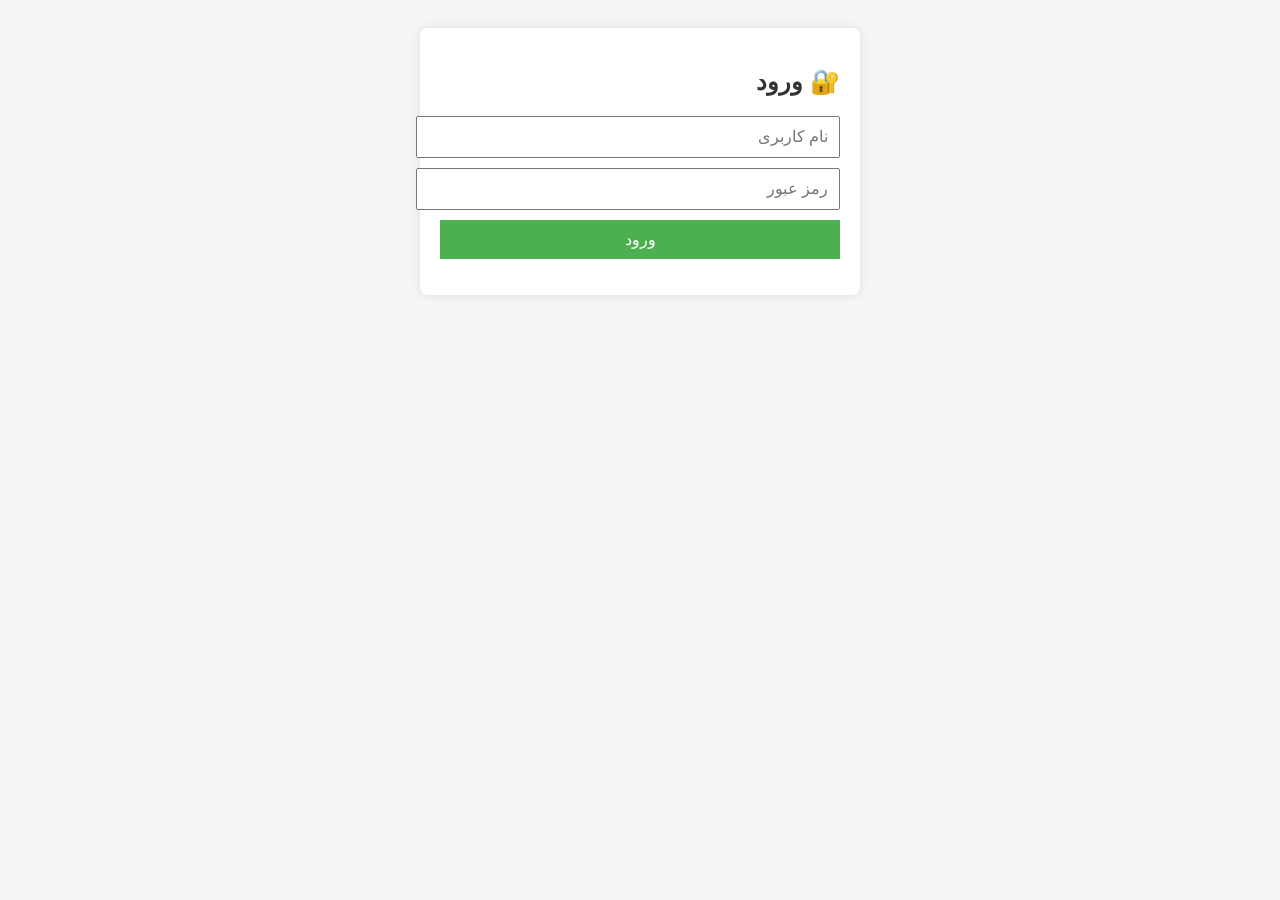
==== frontend/login.html @ bfc231d4 "make fron seperate for all" ====
<!DOCTYPE html>
<html lang="fa">
<head>
<meta charset="UTF-8">
<title>ورود</title>
<style>
  body { font-family: Arial; padding: 20px; direction: rtl; background: #f5f5f5; }
  h2 { color: #333; }
  input, button { display: block; width: 100%; padding: 10px; margin: 10px 0; font-size: 16px; }
  button { background: #4CAF50; color: white; border: none; cursor: pointer; }
  button:hover { background: #45a049; }
  #msg { color: red; font-weight: bold; }
  .container { max-width: 400px; margin: auto; background: white; padding: 20px; border-radius: 8px; box-shadow: 0 0 10px rgba(0,0,0,0.1); }
</style>
</head>
<body>

<div class="container">
<h2>🔐 ورود</h2>

<input id="username" placeholder="نام کاربری">
<input id="password" type="password" placeholder="رمز عبور">
<button onclick="login()">ورود</button>

<p id="msg"></p>
</div>

<script src="./common.js"></script>
<script>
async function login() {
  const u = document.getElementById("username").value;
  const p = document.getElementById("password").value;
  const msg = document.getElementById("msg");
  msg.innerText = "";

  try {
    const res = await fetch(API_URL + "/auth/login", {
      method: "POST",
      headers: {"Content-Type": "application/x-www-form-urlencoded"},
      body: new URLSearchParams({username: u, password: p})
    });
    const data = await res.json();
    if (!res.ok) { msg.innerText = data.detail || "ناموفق"; return; }
    localStorage.setItem("token", data.access_token);
    const payload = JSON.parse(atob(data.access_token.split('.')[1]));
    window.location.href = payload.role === "admin" ? "admin.html" : "user.html";
  } catch(err) {
    msg.innerText = "Backend در دسترس نیست";
  }
}
</script>
</body>
</html>
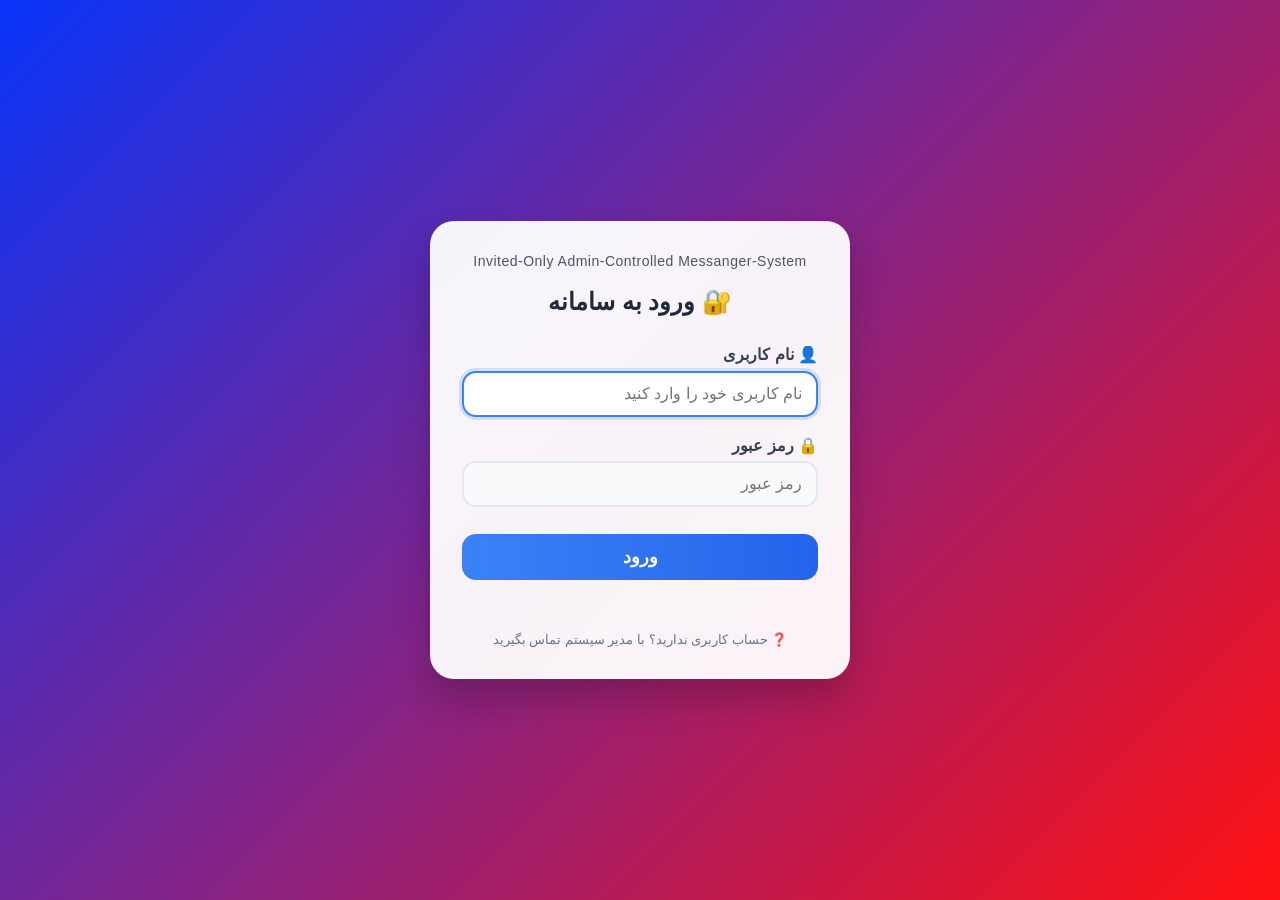
==== commit 9a81f99c: "better HCI with webapp, and  fix problem" ====
--- a/frontend/login.html
+++ b/frontend/login.html
@@ -2,52 +2,195 @@
 <html lang="fa">
 <head>
 <meta charset="UTF-8">
-<title>ورود</title>
+<meta name="viewport" content="width=device-width, initial-scale=1.0">
+<title>Invited-Only Admin-Controlled       Messanger-System</title>
 <style>
-  body { font-family: Arial; padding: 20px; direction: rtl; background: #f5f5f5; }
-  h2 { color: #333; }
-  input, button { display: block; width: 100%; padding: 10px; margin: 10px 0; font-size: 16px; }
-  button { background: #4CAF50; color: white; border: none; cursor: pointer; }
-  button:hover { background: #45a049; }
-  #msg { color: red; font-weight: bold; }
-  .container { max-width: 400px; margin: auto; background: white; padding: 20px; border-radius: 8px; box-shadow: 0 0 10px rgba(0,0,0,0.1); }
+  * { box-sizing: border-box; }
+  body {
+    font-family: 'Segoe UI', Tahoma, sans-serif;
+    background: linear-gradient(135deg, #0935f9 0%, #ff1111  100%);
+    margin: 0;
+    min-height: 100vh;
+    display: flex;
+    justify-content: center;
+    align-items: center;
+    direction: rtl;
+  }
+  .container {
+    background: rgba(255, 255, 255, 0.95);
+    padding: 2rem;
+    border-radius: 24px;
+    box-shadow: 0 20px 35px rgba(0,0,0,0.2);
+    width: 90%;
+    max-width: 420px;
+    transition: transform 0.3s;
+    backdrop-filter: blur(2px);
+  }
+  .system-title {
+    text-align: center;
+    font-size: 14px;
+    color: #4b5563;
+    margin-bottom: 0.5rem;
+    letter-spacing: 0.5px;
+    font-weight: 500;
+  }
+  h2 {
+    text-align: center;
+    color: #1e293b;
+    margin-bottom: 1.8rem;
+    font-weight: 600;
+  }
+  .input-group {
+    margin-bottom: 1.2rem;
+  }
+  label {
+    display: block;
+    margin-bottom: 0.4rem;
+    font-weight: 600;
+    color: #334155;
+  }
+  input {
+    width: 100%;
+    padding: 12px 14px;
+    border: 2px solid #e2e8f0;
+    border-radius: 14px;
+    font-size: 16px;
+    transition: all 0.3s;
+    background: #f8fafc;
+  }
+  input:focus {
+    outline: none;
+    border-color: #3b82f6;
+    box-shadow: 0 0 0 3px rgba(59,130,246,0.2);
+    background: white;
+  }
+  button {
+    width: 100%;
+    padding: 12px;
+    background: linear-gradient(90deg, #3b82f6, #2563eb);
+    color: white;
+    border: none;
+    border-radius: 14px;
+    font-size: 18px;
+    font-weight: bold;
+    cursor: pointer;
+    transition: all 0.2s;
+    margin-top: 0.5rem;
+  }
+  button:hover {
+    transform: translateY(-2px);
+    box-shadow: 0 8px 20px rgba(37,99,235,0.3);
+  }
+  button:active {
+    transform: scale(0.98);
+  }
+  button:disabled {
+    background: #94a3b8;
+    transform: none;
+    cursor: not-allowed;
+  }
+  #msg {
+    margin-top: 1rem;
+    padding: 10px;
+    border-radius: 12px;
+    text-align: center;
+    font-weight: 500;
+  }
+  .error {
+    background: #fee2e2;
+    color: #dc2626;
+    border-right: 4px solid #dc2626;
+  }
+  .help-text {
+    font-size: 13px;
+    color: #64748b;
+    margin-top: 1rem;
+    text-align: center;
+  }
 </style>
 </head>
 <body>
-
 <div class="container">
-<h2>🔐 ورود</h2>
-
-<input id="username" placeholder="نام کاربری">
-<input id="password" type="password" placeholder="رمز عبور">
-<button onclick="login()">ورود</button>
-
-<p id="msg"></p>
+  <div class="system-title"> Invited-Only Admin-Controlled Messanger-System</div>
+  <h2>🔐 ورود به سامانه</h2>
+  <div class="input-group">
+    <label>👤 نام کاربری</label>
+    <input type="text" id="username" placeholder="نام کاربری خود را وارد کنید" autofocus>
+  </div>
+  <div class="input-group">
+    <label>🔒 رمز عبور</label>
+    <input type="password" id="password" placeholder="رمز عبور">
+  </div>
+  <button id="loginBtn">ورود</button>
+  <div id="msg"></div>
+  <div class="help-text">
+    ❓ حساب کاربری ندارید؟ با مدیر سیستم تماس بگیرید
+  </div>
 </div>
 
 <script src="./common.js"></script>
 <script>
-async function login() {
-  const u = document.getElementById("username").value;
-  const p = document.getElementById("password").value;
-  const msg = document.getElementById("msg");
-  msg.innerText = "";
+  const usernameInput = document.getElementById('username');
+  const passwordInput = document.getElementById('password');
+  const loginBtn = document.getElementById('loginBtn');
+  const msgDiv = document.getElementById('msg');
 
-  try {
-    const res = await fetch(API_URL + "/auth/login", {
-      method: "POST",
-      headers: {"Content-Type": "application/x-www-form-urlencoded"},
-      body: new URLSearchParams({username: u, password: p})
-    });
-    const data = await res.json();
-    if (!res.ok) { msg.innerText = data.detail || "ناموفق"; return; }
-    localStorage.setItem("token", data.access_token);
-    const payload = JSON.parse(atob(data.access_token.split('.')[1]));
-    window.location.href = payload.role === "admin" ? "admin.html" : "user.html";
-  } catch(err) {
-    msg.innerText = "Backend در دسترس نیست";
+  let isLoading = false;
+
+  async function login() {
+    if (isLoading) return;
+    
+    const username = usernameInput.value.trim();
+    const password = passwordInput.value.trim();
+
+    if (!username || !password) {
+      showMessage('لطفاً نام کاربری و رمز عبور را وارد کنید', 'error');
+      return;
+    }
+
+    isLoading = true;
+    loginBtn.disabled = true;
+    loginBtn.textContent = 'در حال ورود...';
+    showMessage('', '');
+
+    try {
+      const res = await fetch(API_URL + "/auth/login", {
+        method: "POST",
+        headers: { "Content-Type": "application/x-www-form-urlencoded" },
+        body: new URLSearchParams({ username, password })
+      });
+      const data = await res.json();
+      
+      if (!res.ok) {
+        showMessage(data.detail || 'نام کاربری یا رمز عبور اشتباه است', 'error');
+        passwordInput.value = '';
+        passwordInput.focus();
+        return;
+      }
+      
+      localStorage.setItem("token", data.access_token);
+      const payload = JSON.parse(atob(data.access_token.split('.')[1]));
+      window.location.href = payload.role === "admin" ? "admin.html" : "user.html";
+      
+    } catch(err) {
+      showMessage("❌ سرور در دسترس نیست. لطفاً بعداً تلاش کنید", 'error');
+    } finally {
+      isLoading = false;
+      loginBtn.disabled = false;
+      loginBtn.textContent = 'ورود';
+    }
   }
-}
+
+  function showMessage(text, type) {
+    msgDiv.textContent = text;
+    msgDiv.className = type === 'error' ? 'error' : '';
+    if (!text) msgDiv.className = '';
+  }
+
+  const handleEnter = (e) => { if(e.key === 'Enter') login(); };
+  usernameInput.addEventListener('keypress', handleEnter);
+  passwordInput.addEventListener('keypress', handleEnter);
+  loginBtn.addEventListener('click', login);
 </script>
 </body>
-</html>
+</html>
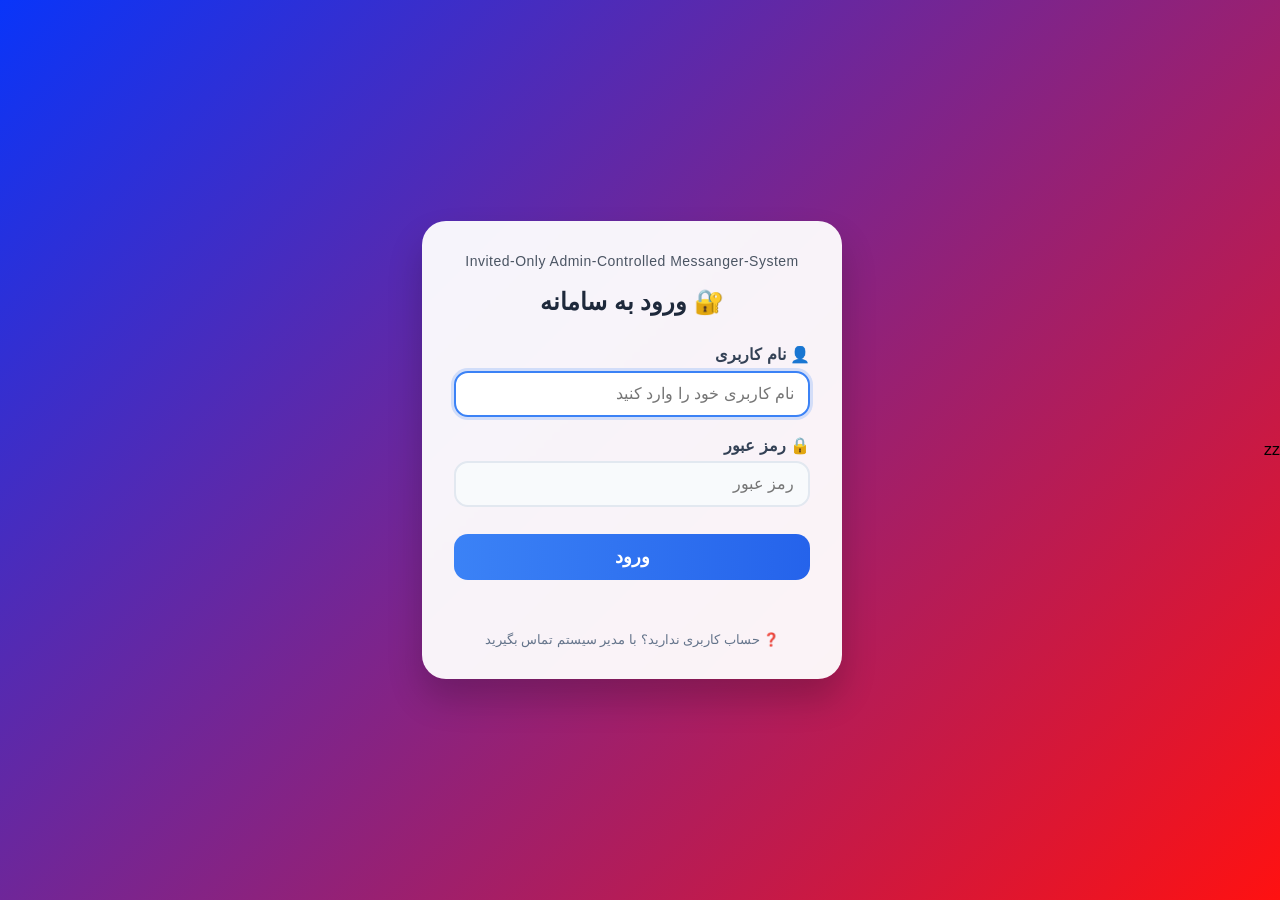
==== commit 4242c18c: "add css for  style" ====
--- a/frontend/login.html
+++ b/frontend/login.html
@@ -1,113 +1,11 @@
 <!DOCTYPE html>
 <html lang="fa">
 <head>
+<link rel="stylesheet" href="style.css">
 <meta charset="UTF-8">
-<meta name="viewport" content="width=device-width, initial-scale=1.0">
+<meta name="viewport" content="width=device-width, initial-scale=1.0">zz
 <title>Invited-Only Admin-Controlled       Messanger-System</title>
-<style>
-  * { box-sizing: border-box; }
-  body {
-    font-family: 'Segoe UI', Tahoma, sans-serif;
-    background: linear-gradient(135deg, #0935f9 0%, #ff1111  100%);
-    margin: 0;
-    min-height: 100vh;
-    display: flex;
-    justify-content: center;
-    align-items: center;
-    direction: rtl;
-  }
-  .container {
-    background: rgba(255, 255, 255, 0.95);
-    padding: 2rem;
-    border-radius: 24px;
-    box-shadow: 0 20px 35px rgba(0,0,0,0.2);
-    width: 90%;
-    max-width: 420px;
-    transition: transform 0.3s;
-    backdrop-filter: blur(2px);
-  }
-  .system-title {
-    text-align: center;
-    font-size: 14px;
-    color: #4b5563;
-    margin-bottom: 0.5rem;
-    letter-spacing: 0.5px;
-    font-weight: 500;
-  }
-  h2 {
-    text-align: center;
-    color: #1e293b;
-    margin-bottom: 1.8rem;
-    font-weight: 600;
-  }
-  .input-group {
-    margin-bottom: 1.2rem;
-  }
-  label {
-    display: block;
-    margin-bottom: 0.4rem;
-    font-weight: 600;
-    color: #334155;
-  }
-  input {
-    width: 100%;
-    padding: 12px 14px;
-    border: 2px solid #e2e8f0;
-    border-radius: 14px;
-    font-size: 16px;
-    transition: all 0.3s;
-    background: #f8fafc;
-  }
-  input:focus {
-    outline: none;
-    border-color: #3b82f6;
-    box-shadow: 0 0 0 3px rgba(59,130,246,0.2);
-    background: white;
-  }
-  button {
-    width: 100%;
-    padding: 12px;
-    background: linear-gradient(90deg, #3b82f6, #2563eb);
-    color: white;
-    border: none;
-    border-radius: 14px;
-    font-size: 18px;
-    font-weight: bold;
-    cursor: pointer;
-    transition: all 0.2s;
-    margin-top: 0.5rem;
-  }
-  button:hover {
-    transform: translateY(-2px);
-    box-shadow: 0 8px 20px rgba(37,99,235,0.3);
-  }
-  button:active {
-    transform: scale(0.98);
-  }
-  button:disabled {
-    background: #94a3b8;
-    transform: none;
-    cursor: not-allowed;
-  }
-  #msg {
-    margin-top: 1rem;
-    padding: 10px;
-    border-radius: 12px;
-    text-align: center;
-    font-weight: 500;
-  }
-  .error {
-    background: #fee2e2;
-    color: #dc2626;
-    border-right: 4px solid #dc2626;
-  }
-  .help-text {
-    font-size: 13px;
-    color: #64748b;
-    margin-top: 1rem;
-    text-align: center;
-  }
-</style>
+
 </head>
 <body>
 <div class="container">
--- a/frontend/style.css
+++ b/frontend/style.css
@@ -0,0 +1,547 @@
+/* ========== styles.css ========== */
+
+* {
+  box-sizing: border-box;
+}
+body {
+  font-family: 'Segoe UI', Tahoma, sans-serif;
+  margin: 0;
+  direction: rtl;
+}
+.container {
+  max-width: 1400px;
+  margin: 0 auto;
+}
+button {
+  cursor: pointer;
+  transition: all 0.2s;
+}
+button:active {
+  transform: scale(0.98);
+}
+button:disabled {
+  cursor: not-allowed;
+}
+.loading {
+  text-align: center;
+  padding: 20px;
+  color: #666;
+}
+.empty-state {
+  text-align: center;
+  padding: 40px;
+  color: #999;
+}
+
+.login-page {
+  background: linear-gradient(135deg, #0935f9 0%, #ff1111 100%);
+  min-height: 100vh;
+  display: flex;
+  justify-content: center;
+  align-items: center;
+}
+.login-page .container {
+  background: rgba(255, 255, 255, 0.95);
+  padding: 2rem;
+  border-radius: 24px;
+  box-shadow: 0 20px 35px rgba(0,0,0,0.2);
+  width: 90%;
+  max-width: 420px;
+  transition: transform 0.3s;
+  backdrop-filter: blur(2px);
+}
+.login-page .system-title {
+  text-align: center;
+  font-size: 14px;
+  color: #4b5563;
+  margin-bottom: 0.5rem;
+  letter-spacing: 0.5px;
+  font-weight: 500;
+}
+.login-page h2 {
+  text-align: center;
+  color: #1e293b;
+  margin-bottom: 1.8rem;
+  font-weight: 600;
+}
+.login-page .input-group {
+  margin-bottom: 1.2rem;
+}
+.login-page label {
+  display: block;
+  margin-bottom: 0.4rem;
+  font-weight: 600;
+  color: #334155;
+}
+.login-page input {
+  width: 100%;
+  padding: 12px 14px;
+  border: 2px solid #e2e8f0;
+  border-radius: 14px;
+  font-size: 16px;
+  transition: all 0.3s;
+  background: #f8fafc;
+}
+.login-page input:focus {
+  outline: none;
+  border-color: #3b82f6;
+  box-shadow: 0 0 0 3px rgba(59,130,246,0.2);
+  background: white;
+}
+.login-page button {
+  width: 100%;
+  padding: 12px;
+  background: linear-gradient(90deg, #3b82f6, #2563eb);
+  color: white;
+  border: none;
+  border-radius: 14px;
+  font-size: 18px;
+  font-weight: bold;
+  transition: all 0.2s;
+  margin-top: 0.5rem;
+}
+.login-page button:hover {
+  transform: translateY(-2px);
+  box-shadow: 0 8px 20px rgba(37,99,235,0.3);
+}
+.login-page button:active {
+  transform: scale(0.98);
+}
+.login-page #msg {
+  margin-top: 1rem;
+  padding: 10px;
+  border-radius: 12px;
+  text-align: center;
+  font-weight: 500;
+}
+.login-page .error {
+  background: #fee2e2;
+  color: #dc2626;
+  border-right: 4px solid #dc2626;
+}
+.login-page .help-text {
+  font-size: 13px;
+  color: #64748b;
+  margin-top: 1rem;
+  text-align: center;
+}
+
+.user-page {
+  background: #f0f2f5;
+  padding: 20px;
+}
+.user-page .container {
+  max-width: 1400px;
+  margin: 0 auto;
+}
+.user-page .header {
+  background: rgb(153, 171, 237);
+  padding: 15px 20px;
+  border-radius: 12px;
+  margin-bottom: 20px;
+  display: flex;
+  justify-content: space-between;
+  align-items: center;
+  flex-wrap: wrap;
+  gap: 10px;
+  box-shadow: 0 2px 4px rgba(0,0,0,0.1);
+}
+.user-page .user-info {
+  background: #ffffff;
+  padding: 6px 14px;
+  border-radius: 30px;
+  font-size: 14px;
+  font-weight: 500;
+  color: #333;
+}
+.user-page h2 {
+  margin: 0;
+  color: #333;
+}
+.user-page button {
+  padding: 8px 16px;
+  background: #3b9847;
+  color: white;
+  border: none;
+  border-radius: 8px;
+  font-size: 14px;
+}
+.user-page button:hover {
+  background: #45a049;
+}
+.user-page .logout-btn {
+  background: #ec0c22;
+}
+.user-page .logout-btn:hover {
+  background: #be1022;
+}
+.user-page .refresh-btn {
+  background: #17a2b8;
+  margin-left: 10px;
+}
+.user-page .two-columns {
+  display: flex;
+  gap: 23px;
+  flex-wrap: wrap;
+}
+.user-page .messages-panel {
+  flex: 1;
+  min-width: 280px;
+  background: rgb(252, 252, 252);
+  border-radius: 12px;
+  box-shadow: 0 2px 8px rgba(0,0,0,0.1);
+  overflow: hidden;
+  height: fit-content;
+  max-height: 70vh;
+  overflow-y: auto;
+}
+.user-page .content-panel {
+  flex: 1.5;
+  min-width: 300px;
+  background: white;
+  border-radius: 12px;
+  box-shadow: 0 2px 8px rgba(0,0,0,0.1);
+  padding: 20px;
+  height: fit-content;
+  min-height: 340px;
+}
+.user-page .inbox-list {
+  background: #f8f9fa;
+  border-radius: 12px;
+}
+.user-page .message-item {
+  padding: 15px;
+  border-bottom: 1px solid #040d33;
+  cursor: pointer;
+  transition: background 0.2s;
+}
+.user-page .message-item:hover {
+  background: rgb(221, 220, 220);
+}
+.user-page .message-item.unread {
+  background: #f8f9fa;
+  border-right: 4px solid #2196F3;
+  font-weight: bold;
+}
+.user-page .message-item.unread:hover {
+  background: rgb(221, 220, 220);
+}
+.user-page .message-item.selected {
+  background: #cfe7ff;
+  border-left: 3px solid #0a58ca;
+}
+.user-page .message-title {
+  font-size: 16px;
+}
+.user-page .message-sender {
+  font-size: 12px;
+  color: #615f5f;
+  margin-top: 5px;
+}
+.user-page .message-detail h3 {
+  margin-top: 0;
+  color: #333;
+}
+.user-page .message-detail p {
+  line-height: 1.5;
+}
+.user-page hr {
+  margin: 15px 0;
+}
+@media (max-width: 700px) {
+  .user-page .two-columns {
+    flex-direction: column;
+  }
+}
+
+.admin-page {
+  background: #f0f2f5;
+  padding: 20px;
+}
+.admin-page .container {
+  max-width: 1600px;
+  margin: 0 auto;
+}
+.admin-page .header {
+  background: linear-gradient(135deg, #667eea 0%, #764ba2 100%);
+  color: white;
+  padding: 20px 25px;
+  border-radius: 15px;
+  margin-bottom: 25px;
+  display: flex;
+  justify-content: space-between;
+  align-items: center;
+  flex-wrap: wrap;
+  gap: 15px;
+}
+.admin-page .user-info {
+  background: #ffffff;
+  padding: 8px 16px;
+  border-radius: 30px;
+  font-size: 14px;
+  color: #333;
+}
+.admin-page .header h2 {
+  margin: 0;
+  font-size: 24px;
+}
+.admin-page .btn-logout {
+  background: #dc3545;
+  padding: 10px 20px;
+  border: none;
+  border-radius: 8px;
+  color: white;
+  cursor: pointer;
+  font-size: 14px;
+  transition: all 0.2s;
+}
+.admin-page .btn-logout:hover {
+  background: #c82333;
+  transform: translateY(-1px);
+}
+.admin-page .two-columns {
+  display: flex;
+  gap: 25px;
+  flex-wrap: wrap;
+}
+.admin-page .left-panel {
+  flex: 1.2;
+  min-width: 350px;
+}
+.admin-page .right-panel {
+  flex: 0.8;
+  min-width: 350px;
+  position: sticky;
+  top: 20px;
+  align-self: flex-start;
+}
+.admin-page .card {
+  background: white;
+  border-radius: 15px;
+  box-shadow: 0 4px 12px rgba(0,0,0,0.1);
+  overflow: hidden;
+  margin-bottom: 25px;
+}
+.admin-page .card-header {
+  background: #f8f9fa;
+  padding: 15px 20px;
+  border-bottom: 2px solid #6b6e71;
+  font-size: 18px;
+  font-weight: bold;
+  color: #333;
+  display: flex;
+  justify-content: space-between;
+  align-items: center;
+}
+.admin-page .card-body {
+  padding: 20px;
+}
+.admin-page .form-group {
+  margin-bottom: 15px;
+}
+.admin-page label {
+  display: block;
+  margin-bottom: 5px;
+  font-weight: 600;
+  color: #555;
+  font-size: 14px;
+}
+.admin-page input, .admin-page select, .admin-page textarea {
+  width: 100%;
+  padding: 10px 12px;
+  border: 3px solid #ddd;
+  border-radius: 4px;
+  font-size: 14px;
+  font-family: inherit;
+  transition: all 0.3s;
+}
+.admin-page input:focus, .admin-page select:focus, .admin-page textarea:focus {
+  outline: none;
+  border-color: #667eea;
+  box-shadow: 0 0 0 3px rgba(102,126,234,0.2);
+}
+.admin-page textarea {
+  resize: vertical;
+  min-height: 60px;
+}
+.admin-page button {
+  padding: 10px 20px;
+  background: #667eea;
+  color: white;
+  border: none;
+  border-radius: 6px;
+  font-size: 14px;
+  font-weight: 600;
+}
+.admin-page button:hover {
+  background: #5a67d8;
+  transform: translateY(-1px);
+}
+.admin-page .btn-success {
+  background: #28a745;
+}
+.admin-page .btn-success:hover {
+  background: #218838;
+}
+.admin-page .btn-info {
+  background: #17a2b8;
+}
+.admin-page .btn-info:hover {
+  background: #138496;
+}
+.admin-page .list-container {
+  max-height: 350px;
+  overflow-y: auto;
+}
+.admin-page .list-item {
+  padding: 12px 15px;
+  border-bottom: 1px solid #c00808;
+  cursor: pointer;
+  transition: background 0.2s;
+}
+.admin-page .list-item:hover {
+  background: rgb(221, 220, 220);
+}
+.admin-page .list-item.unread {
+  background: #e3f2fd;
+  border-right: 4px solid #2196F3;
+  font-weight: bold;
+}
+.admin-page .list-item.active {
+  background: #e8eaf6;
+  border-right: 4px solid #667eea;
+}
+.admin-page .message-preview {
+  font-size: 12px;
+  color: #666;
+  margin-top: 5px;
+}
+.admin-page .message-viewer {
+  background: white;
+  border-radius: 15px;
+  box-shadow: 0 4px 12px rgba(0,0,0,0.1);
+  overflow: hidden;
+  position: sticky;
+  top: 20px;
+}
+.admin-page .viewer-header {
+  background: #f8f9fa;
+  padding: 15px 20px;
+  border-bottom: 2px solid #e9ecef;
+  font-size: 18px;
+  font-weight: bold;
+  color: #333;
+}
+.admin-page .viewer-content {
+  padding: 20px;
+  min-height: 400px;
+  max-height: 500px;
+  overflow-y: auto;
+}
+.admin-page .empty-viewer {
+  text-align: center;
+  padding: 60px 20px;
+  color: #999;
+}
+.admin-page .users-list {
+  max-height: 250px;
+  overflow-y: auto;
+}
+.admin-page .user-item {
+  padding: 10px 15px;
+  border-bottom: 1px solid #eee;
+  font-size: 14px;
+}
+.admin-page .user-item.current-admin {
+  background: #e9ecef;
+  border-right: 4px solid #6c757d;
+  font-weight: bold;
+}
+.admin-page .alert {
+  padding: 12px 15px;
+  border-radius: 8px;
+  margin-top: 15px;
+  font-size: 14px;
+}
+.admin-page .alert-success {
+  background: #d4edda;
+  color: #155724;
+  border-right: 4px solid #28a745;
+}
+.admin-page .alert-error {
+  background: #f8d7da;
+  color: #721c24;
+  border-right: 4px solid #dc3545;
+}
+.admin-page .alert-info {
+  background: #d1ecf1;
+  color: #0c5460;
+  border-right: 4px solid #17a2b8;
+}
+.admin-page .tabs {
+  display: flex;
+  border-bottom: 2px solid #e9ecef;
+  background: #f8f9fa;
+}
+.admin-page .tab {
+  flex: 1;
+  padding: 12px;
+  text-align: center;
+  cursor: pointer;
+  font-weight: 600;
+  color: #666;
+  transition: all 0.2s;
+  border-bottom: 3px solid transparent;
+}
+.admin-page .tab.active {
+  color: #667eea;
+  border-bottom-color: #667eea;
+  background: white;
+}
+.admin-page .tab:hover:not(.active) {
+  background: #e9ecef;
+}
+.admin-page .tab-content {
+  display: none;
+}
+.admin-page .tab-content.active {
+  display: block;
+}
+.admin-page .row-cards {
+  display: flex;
+  gap: 25px;
+  margin-bottom: 25px;
+  flex-wrap: wrap;
+}
+.admin-page .row-cards .card {
+  flex: 1;
+  margin-bottom: 0;
+}
+.admin-page .horizontal-message-card .card-body {
+  padding: 8px;
+}
+.admin-page .horizontal-form {
+  display: flex;
+  flex-wrap: wrap;
+  gap: 15px;
+  align-items: flex-end;
+}
+.admin-page .horizontal-form .field {
+  flex: 1;
+  min-width: 150px;
+}
+.admin-page .horizontal-form .field-button {
+  flex: 0.3;
+  min-width: 100px;
+}
+@media (max-width: 900px) {
+  .admin-page .two-columns {
+    flex-direction: column;
+  }
+  .admin-page .right-panel {
+    position: static;
+  }
+  .admin-page .row-cards {
+    flex-direction: column;
+  }
+}
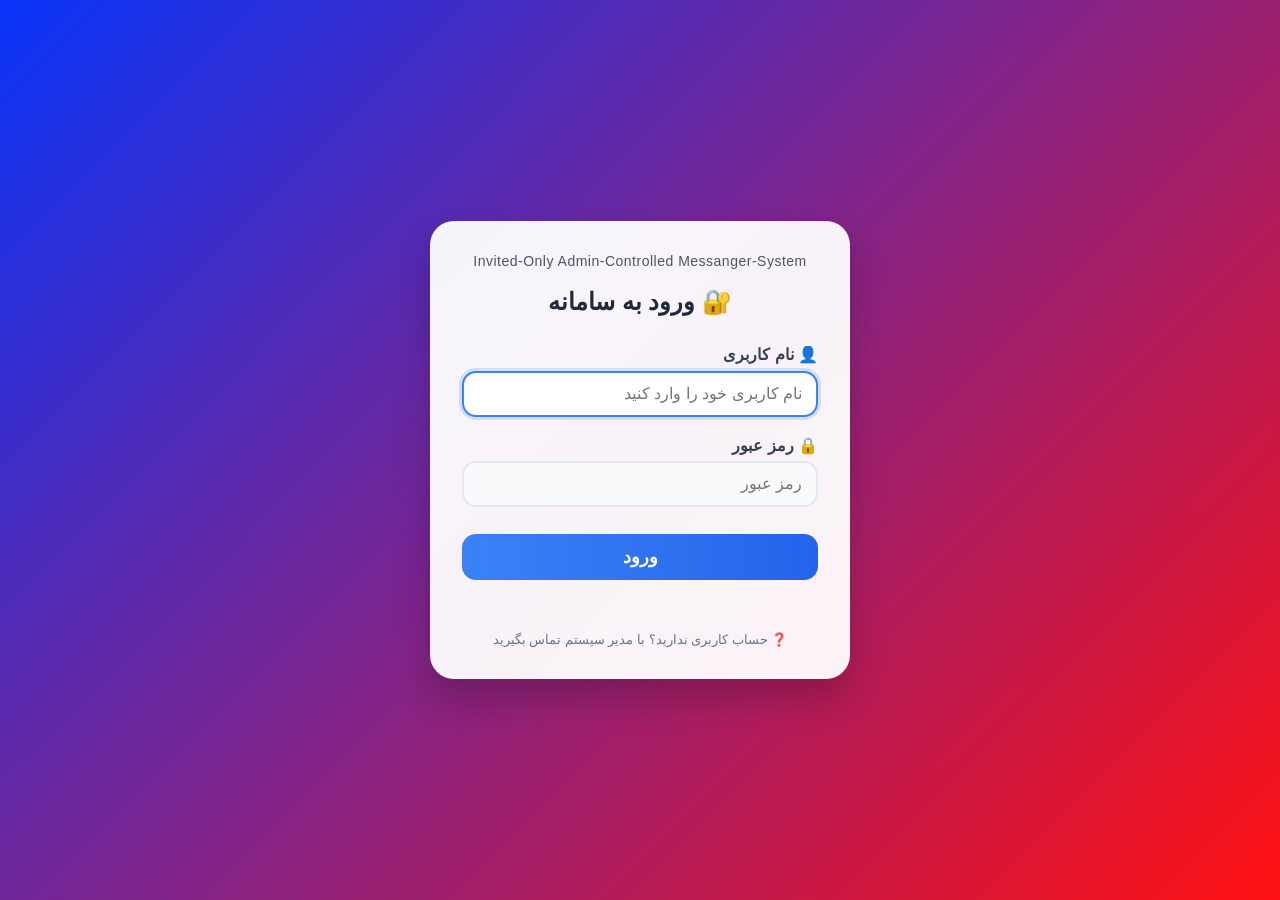
==== commit de8bb48c: "add docker and file attach" ====
--- a/frontend/login.html
+++ b/frontend/login.html
@@ -3,7 +3,7 @@
 <head>
 <link rel="stylesheet" href="style.css">
 <meta charset="UTF-8">
-<meta name="viewport" content="width=device-width, initial-scale=1.0">zz
+<meta name="viewport" content="width=device-width, initial-scale=1.0">
 <title>Invited-Only Admin-Controlled       Messanger-System</title>
 
 </head>
--- a/frontend/style.css
+++ b/frontend/style.css
@@ -31,6 +31,12 @@
   text-align: center;
   padding: 40px;
   color: #999;
+}
+.header-actions {
+  display: flex;
+  gap: 10px;
+  flex-wrap: wrap;
+  align-items: center;
 }
 
 .login-page {
@@ -126,6 +132,63 @@
   text-align: center;
 }
 
+.password-page {
+  background: #f0f2f5;
+  min-height: 100vh;
+  padding: 24px;
+}
+.password-page .container {
+  max-width: 520px;
+}
+.password-page-card {
+  background: #fff;
+  border-radius: 12px;
+  box-shadow: 0 4px 12px rgba(0,0,0,0.12);
+  padding: 24px;
+}
+.password-page-header {
+  display: flex;
+  justify-content: space-between;
+  align-items: center;
+  gap: 12px;
+  margin-bottom: 18px;
+}
+.password-page h2 {
+  margin: 0;
+}
+.password-page .form-group {
+  margin-bottom: 14px;
+}
+.password-page label {
+  display: block;
+  font-weight: 600;
+  margin-bottom: 6px;
+}
+.password-page input {
+  width: 100%;
+  border: 2px solid #ddd;
+  border-radius: 8px;
+  font-size: 15px;
+  padding: 10px 12px;
+}
+.password-page button {
+  background: #3b82f6;
+  border: none;
+  border-radius: 8px;
+  color: white;
+  font-weight: 600;
+  padding: 10px 16px;
+}
+.password-page .btn-secondary {
+  background: #6c757d;
+}
+.password-page #passwordMsg.password-success,
+.password-page #passwordMsg.password-error {
+  border-radius: 8px;
+  margin-top: 12px;
+  padding: 10px 12px;
+}
+
 .user-page {
   background: #f0f2f5;
   padding: 20px;
@@ -178,6 +241,14 @@
 .user-page .refresh-btn {
   background: #17a2b8;
   margin-left: 10px;
+}
+.password-success {
+  background: #d4edda;
+  color: #155724;
+}
+.password-error {
+  background: #f8d7da;
+  color: #721c24;
 }
 .user-page .two-columns {
   display: flex;
@@ -389,6 +460,16 @@
 .admin-page .btn-info:hover {
   background: #138496;
 }
+.admin-page .btn-danger {
+  background: #dc3545;
+}
+.admin-page .btn-danger:hover {
+  background: #c82333;
+}
+.admin-page .btn-small {
+  padding: 6px 10px;
+  font-size: 12px;
+}
 .admin-page .list-container {
   max-height: 350px;
   overflow-y: auto;
@@ -451,11 +532,19 @@
   padding: 10px 15px;
   border-bottom: 1px solid #eee;
   font-size: 14px;
+  display: flex;
+  justify-content: space-between;
+  align-items: center;
+  gap: 12px;
 }
 .admin-page .user-item.current-admin {
   background: #e9ecef;
   border-right: 4px solid #6c757d;
   font-weight: bold;
+}
+.admin-page .self-note {
+  color: #6c757d;
+  font-size: 12px;
 }
 .admin-page .alert {
   padding: 12px 15px;
@@ -544,4 +633,4 @@
   .admin-page .row-cards {
     flex-direction: column;
   }
-}+}
